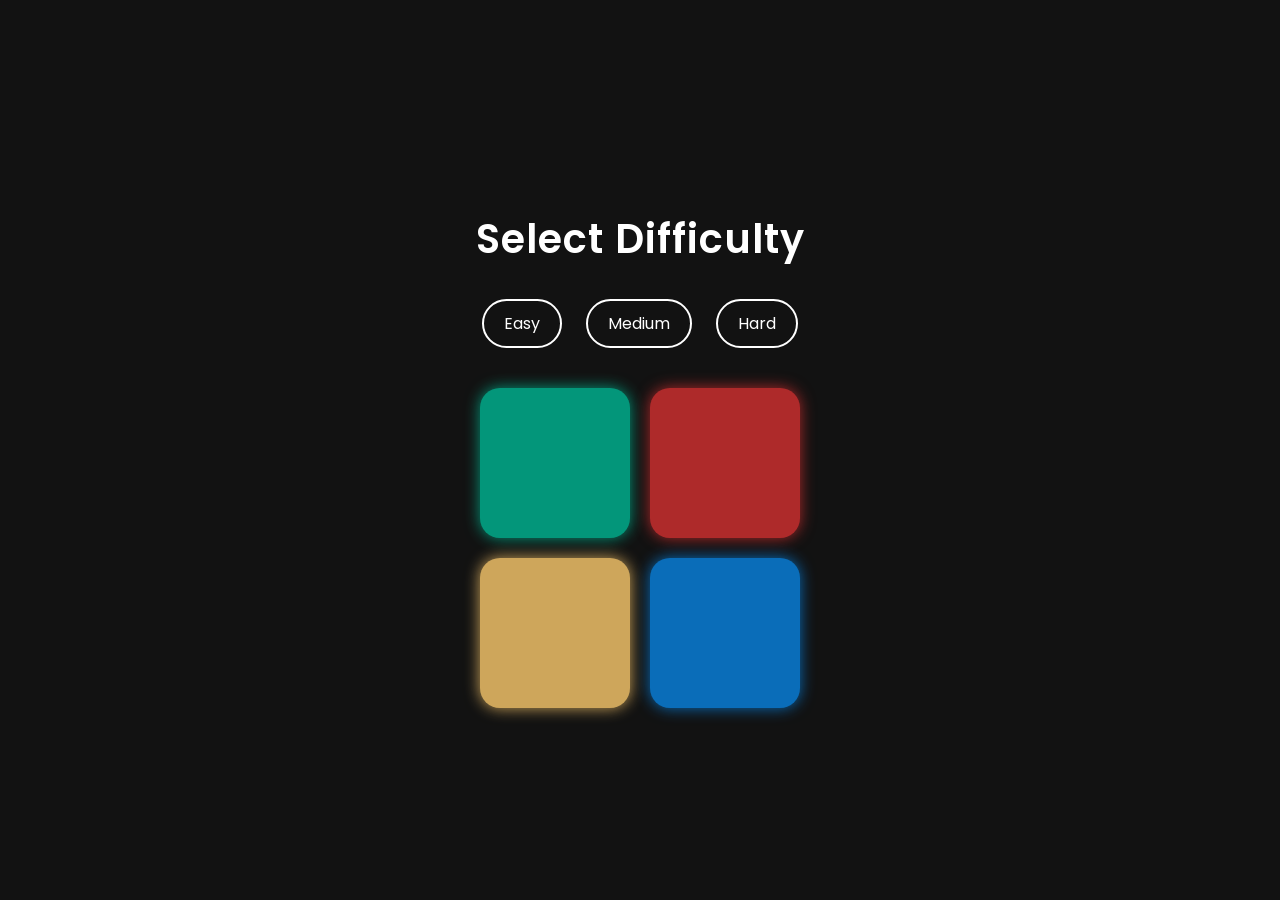
==== Games/Project_Memory/index.html @ a8815899 "Add files via upload" ====
<!DOCTYPE html>
<html lang="en" dir="ltr">

<head>
  <meta charset="utf-8">
  <title>Memory Game</title>
  <link rel="stylesheet" href="styles.css">
  <link href="https://fonts.googleapis.com/css2?family=Poppins:wght@300;400;600&display=swap" rel="stylesheet">
</head>

<body>

  <div class="game-container">
    <h1 id="level-title">Select Difficulty</h1>
    
    <div id="difficulty-selector" class="control-panel">
      <button id="easy" class="diff-btn">Easy</button>
      <button id="medium" class="diff-btn">Medium</button>
      <button id="hard" class="diff-btn">Hard</button>
    </div>

    <div class="row">
      <div type="button" id="green" class="btn green"></div>
      <div type="button" id="red" class="btn red"></div>
    </div>

    <div class="row">
      <div type="button" id="yellow" class="btn yellow"></div>
      <div type="button" id="blue" class="btn blue"></div>
    </div>
  </div>

  <script src="https://code.jquery.com/jquery-3.7.1.js" integrity="sha256-eKhayi8LEQwp4NKxN+CfCh+3qOVUtJn3QNZ0TciWLP4=" crossorigin="anonymous"></script>
  <script src="./game.js"></script>
</body>

</html>
---- Games/Project_Memory/styles.css ----
:root {
  --bg-color: #121212;
  --text-color: #ffffff;
  --btn-easy: #2ecc71;
  --btn-medium: #f1c40f;
  --btn-hard: #e74c3c;
  --green: #00b894;
  --red: #d63031;
  --yellow: #fdcb6e;
  --blue: #0984e3;
}

body {
  text-align: center;
  background-color: var(--bg-color);
  color: var(--text-color);
  font-family: 'Poppins', sans-serif;
  margin: 0;
  display: flex;
  flex-direction: column;
  align-items: center;
  justify-content: center;
  min-height: 100vh;
}

h1 {
  font-size: 2.5rem;
  margin-bottom: 30px;
  font-weight: 600;
  letter-spacing: 1px;
}

.game-container {
  display: flex;
  flex-direction: column;
  align-items: center;
}

.control-panel {
  margin-bottom: 30px;
}

.diff-btn {
  background: transparent;
  border: 2px solid var(--text-color);
  color: var(--text-color);
  padding: 10px 20px;
  margin: 0 10px;
  border-radius: 25px;
  cursor: pointer;
  font-family: 'Poppins', sans-serif;
  font-size: 1rem;
  transition: all 0.3s ease;
}

.diff-btn:hover {
  background-color: var(--text-color);
  color: var(--bg-color);
  transform: translateY(-2px);
}

#easy:hover {
  border-color: var(--btn-easy);
  background-color: var(--btn-easy);
  color: white;
}

#medium:hover {
  border-color: var(--btn-medium);
  background-color: var(--btn-medium);
  color: white;
}

#hard:hover {
  border-color: var(--btn-hard);
  background-color: var(--btn-hard);
  color: white;
}

.row {
  display: flex;
  gap: 20px;
  margin: 10px;
}

.btn {
  width: 150px;
  height: 150px;
  border-radius: 20px;
  border: none;
  cursor: pointer;
  transition: all 0.2s ease;
  opacity: 0.8;
}

.btn:active {
  transform: scale(0.95);
}

.green {
  background-color: var(--green);
  box-shadow: 0 0 15px var(--green);
}

.red {
  background-color: var(--red);
  box-shadow: 0 0 15px var(--red);
}

.yellow {
  background-color: var(--yellow);
  box-shadow: 0 0 15px var(--yellow);
}

.blue {
  background-color: var(--blue);
  box-shadow: 0 0 15px var(--blue);
}

.pressed {
  box-shadow: 0 0 50px white, 0 0 20px white inset;
  /* Stronger glow, inner and outer */
  opacity: 1;
  transform: scale(0.92);
  /* Slightly more pressed look */
  filter: brightness(1.5);
  /* Make the color pop */
  border: 2px solid white;
  /* Explicit highlight border */
}

.game-over {
  background-color: #2d3436;
  opacity: 0.8;
}

/* Responsiveness */
@media (max-width: 600px) {
  h1 {
    font-size: 1.8rem;
  }

  .btn {
    width: 100px;
    height: 100px;
    border-radius: 15px;
  }

  .row {
    gap: 10px;
    margin: 5px;
  }

  .diff-btn {
    padding: 8px 15px;
    margin: 5px;
    font-size: 0.9rem;
  }
}
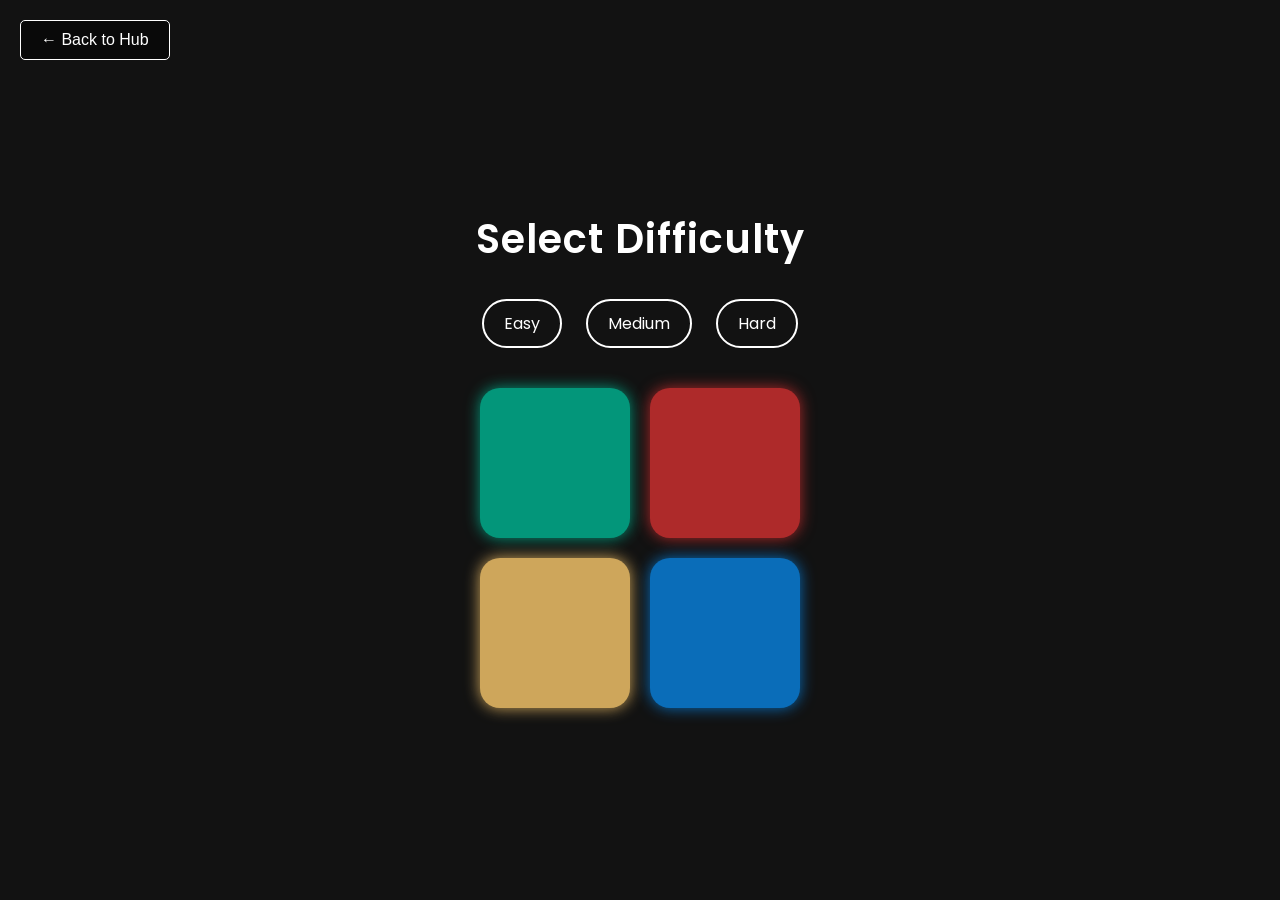
==== commit 5b50cd92: "Update index.html" ====
--- a/Games/Project_Memory/index.html
+++ b/Games/Project_Memory/index.html
@@ -9,10 +9,13 @@
 </head>
 
 <body>
+  <a href="../../index.html"
+    style="position: absolute; top: 20px; left: 20px; text-decoration: none; color: white; font-family: sans-serif; background: rgba(0,0,0,0.5); padding: 10px 20px; border-radius: 5px; border: 1px solid white; z-index: 1000;">&larr;
+    Back to Hub</a>
 
   <div class="game-container">
     <h1 id="level-title">Select Difficulty</h1>
-    
+
     <div id="difficulty-selector" class="control-panel">
       <button id="easy" class="diff-btn">Easy</button>
       <button id="medium" class="diff-btn">Medium</button>
@@ -30,7 +33,8 @@
     </div>
   </div>
 
-  <script src="https://code.jquery.com/jquery-3.7.1.js" integrity="sha256-eKhayi8LEQwp4NKxN+CfCh+3qOVUtJn3QNZ0TciWLP4=" crossorigin="anonymous"></script>
+  <script src="https://code.jquery.com/jquery-3.7.1.js" integrity="sha256-eKhayi8LEQwp4NKxN+CfCh+3qOVUtJn3QNZ0TciWLP4="
+    crossorigin="anonymous"></script>
   <script src="./game.js"></script>
 </body>
 
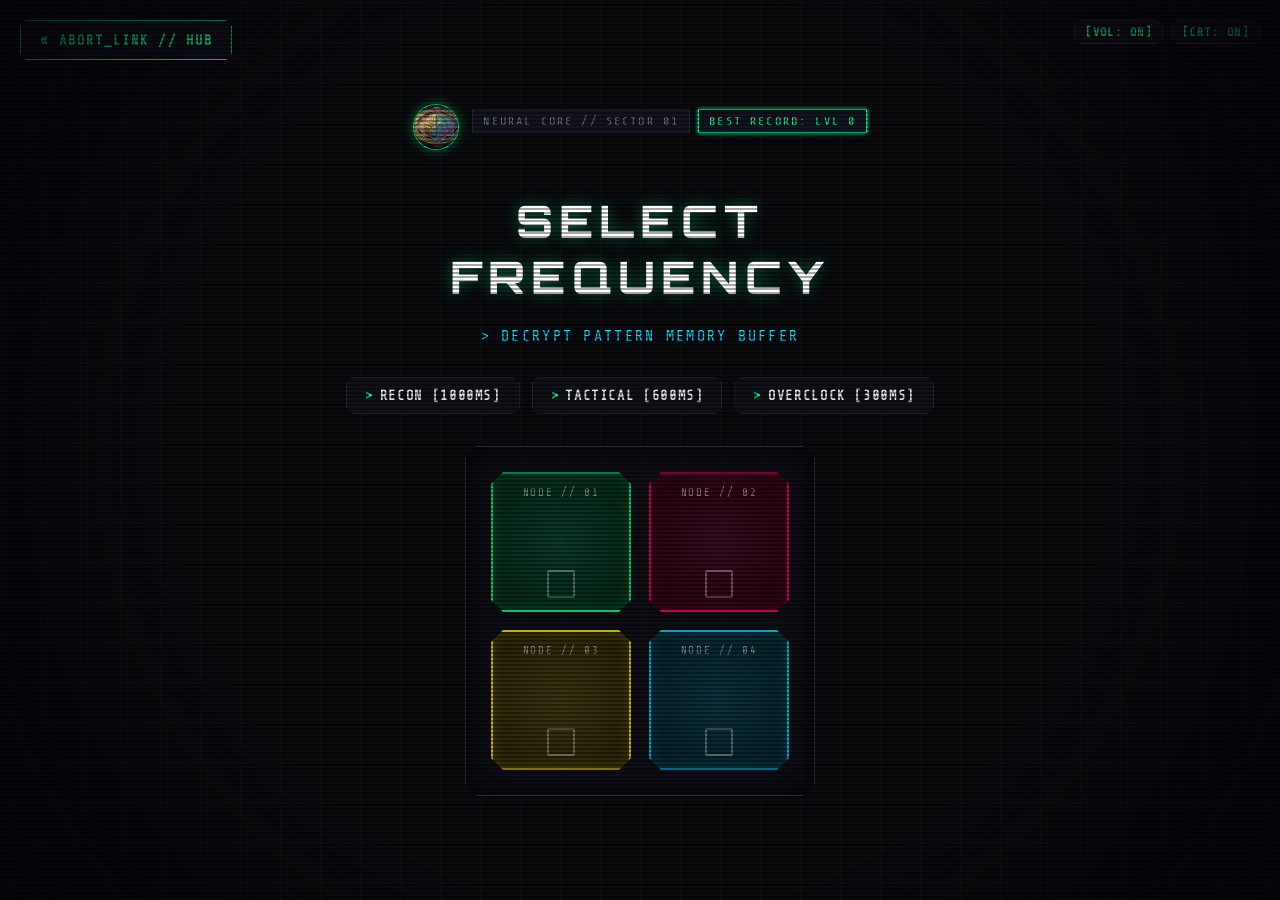
==== commit e34b65c1: "feat: complete cyberpunk arcade sprawl with custom 3D assets, master web icon, and comprehensive doc" ====
--- a/Games/Project_Memory/index.html
+++ b/Games/Project_Memory/index.html
@@ -3,39 +3,83 @@
 
 <head>
   <meta charset="utf-8">
-  <title>Memory Game</title>
-  <link rel="stylesheet" href="styles.css">
-  <link href="https://fonts.googleapis.com/css2?family=Poppins:wght@300;400;600&display=swap" rel="stylesheet">
+  <meta name="viewport" content="width=device-width, initial-scale=1.0">
+  <title>NEURAL SYNC // Cyberpunk Memory Protocol</title>
+  <!-- Master Cyber Hub Favicons -->
+  <link rel="icon" type="image/png" sizes="32x32" href="../../assets/favicon-32x32.png?v=401">
+  <link rel="icon" type="image/png" sizes="64x64" href="../../assets/favicon-64x64.png?v=401">
+  <link rel="apple-touch-icon" sizes="180x180" href="../../assets/apple-touch-icon.png?v=401">
+  <link rel="shortcut icon" href="../../favicon.ico?v=401">
+  <link rel="stylesheet" href="../../cyberpunk-core.css?v=303">
+  <link rel="stylesheet" href="styles.css?v=303">
+  <link rel="preconnect" href="https://fonts.googleapis.com">
+  <link rel="preconnect" href="https://fonts.gstatic.com" crossorigin>
 </head>
 
-<body>
-  <a href="../../index.html"
-    style="position: absolute; top: 20px; left: 20px; text-decoration: none; color: white; font-family: sans-serif; background: rgba(0,0,0,0.5); padding: 10px 20px; border-radius: 5px; border: 1px solid white; z-index: 1000;">&larr;
-    Back to Hub</a>
+<body class="cyber-theme cyber-grid-bg cyber-scanlines">
+  <!-- HUD Back Button -->
+  <a href="../../index.html" class="cyber-hud-back">ABORT_LINK // HUB</a>
 
-  <div class="game-container">
-    <h1 id="level-title">Select Difficulty</h1>
+  <!-- Top Right HUD Controls -->
+  <div class="hud-top-actions">
+    <button id="hud-audio-toggle" class="hud-toggle-btn hud-audio-toggle" title="Toggle Sound">[VOL: ON]</button>
+    <button id="hud-crt-toggle" class="hud-toggle-btn hud-crt-toggle" title="Toggle CRT Scanlines">[CRT: ON]</button>
+  </div>
 
+  <main class="game-container">
+    <div class="game-header-row">
+      <img src="assets/memory-icon.png?v=302" alt="Neural Sync Emblem" class="header-emblem-mini emblem-green">
+      <div class="terminal-badges-row">
+        <span class="cyber-badge">NEURAL CORE // SECTOR 01</span>
+        <span class="cyber-badge active" id="memory-best-badge">BEST RECORD: LVL 0</span>
+      </div>
+    </div>
+    <h1 id="level-title" class="glitch-text">SELECT FREQUENCY</h1>
+    <p class="terminal-subtext">> DECRYPT PATTERN MEMORY BUFFER</p>
+
+    <!-- Difficulty Control Panel -->
     <div id="difficulty-selector" class="control-panel">
-      <button id="easy" class="diff-btn">Easy</button>
-      <button id="medium" class="diff-btn">Medium</button>
-      <button id="hard" class="diff-btn">Hard</button>
+      <button id="easy" class="diff-btn cyber-chamfer-sm" title="Recon Speed">
+        <span class="diff-prefix">&gt;</span> RECON [1000ms]
+      </button>
+      <button id="medium" class="diff-btn cyber-chamfer-sm" title="Tactical Speed">
+        <span class="diff-prefix">&gt;</span> TACTICAL [600ms]
+      </button>
+      <button id="hard" class="diff-btn cyber-chamfer-sm" title="Overclock Speed">
+        <span class="diff-prefix">&gt;</span> OVERCLOCK [300ms]
+      </button>
     </div>
 
-    <div class="row">
-      <div type="button" id="green" class="btn green"></div>
-      <div type="button" id="red" class="btn red"></div>
+    <!-- 4 Reactor Memory Nodes -->
+    <div class="reactor-grid">
+      <div class="row">
+        <div type="button" id="green" class="btn green cyber-chamfer" data-node="GREEN">
+          <span class="node-label">NODE // 01</span>
+          <div class="node-core"></div>
+        </div>
+        <div type="button" id="red" class="btn red cyber-chamfer" data-node="RED">
+          <span class="node-label">NODE // 02</span>
+          <div class="node-core"></div>
+        </div>
+      </div>
+
+      <div class="row">
+        <div type="button" id="yellow" class="btn yellow cyber-chamfer" data-node="YELLOW">
+          <span class="node-label">NODE // 03</span>
+          <div class="node-core"></div>
+        </div>
+        <div type="button" id="blue" class="btn blue cyber-chamfer" data-node="BLUE">
+          <span class="node-label">NODE // 04</span>
+          <div class="node-core"></div>
+        </div>
+      </div>
     </div>
-
-    <div class="row">
-      <div type="button" id="yellow" class="btn yellow"></div>
-      <div type="button" id="blue" class="btn blue"></div>
-    </div>
-  </div>
+  </main>
 
   <script src="https://code.jquery.com/jquery-3.7.1.js" integrity="sha256-eKhayi8LEQwp4NKxN+CfCh+3qOVUtJn3QNZ0TciWLP4="
     crossorigin="anonymous"></script>
+  <script src="../../cyberpunk-system.js"></script>
   <script src="./game.js"></script>
 </body>
 
-</html>
+</html>
--- a/cyberpunk-core.css
+++ b/cyberpunk-core.css
@@ -0,0 +1,426 @@
+/* ==========================================================================
+   CYBERPUNK / GLITCH DESIGN SYSTEM - CORE TOKENS & UTILITIES
+   "High-Tech, Low-Life" Design Language
+   ========================================================================== */
+
+@import url('https://fonts.googleapis.com/css2?family=JetBrains+Mono:wght@300;400;500;700&family=Orbitron:wght@400;600;700;800;900&family=Share+Tech+Mono&display=swap');
+
+:root {
+  /* Colors (Dark Mode Void) */
+  --cyber-bg: #0a0a0f;
+  --cyber-fg: #e0e0e0;
+  --cyber-card: #12121a;
+  --cyber-muted: #1c1c2e;
+  --cyber-muted-fg: #6b7280;
+  --cyber-border: #2a2a3a;
+  --cyber-input: #12121a;
+  
+  /* Primary & Secondary Neon Accents */
+  --cyber-accent: #00ff88;          /* Electric Matrix Green */
+  --cyber-accent-secondary: #ff00ff;/* Hot Magenta */
+  --cyber-accent-tertiary: #00d4ff; /* Electric Cyan */
+  --cyber-yellow: #ffe600;          /* Warning Neon Yellow */
+  --cyber-destructive: #ff3366;     /* Destructive Laser Red */
+
+  /* Typography */
+  --font-heading: 'Orbitron', -apple-system, monospace;
+  --font-body: 'JetBrains Mono', monospace;
+  --font-mono: 'Share Tech Mono', monospace;
+
+  /* Neon Glow Stacks */
+  --box-shadow-neon: 0 0 5px #00ff88, 0 0 12px rgba(0, 255, 136, 0.4);
+  --box-shadow-neon-sm: 0 0 3px #00ff88, 0 0 6px rgba(0, 255, 136, 0.3);
+  --box-shadow-neon-lg: 0 0 10px #00ff88, 0 0 25px rgba(0, 255, 136, 0.6), 0 0 50px rgba(0, 255, 136, 0.25);
+  --box-shadow-neon-secondary: 0 0 5px #ff00ff, 0 0 15px rgba(255, 0, 255, 0.5), 0 0 35px rgba(255, 0, 255, 0.2);
+  --box-shadow-neon-tertiary: 0 0 5px #00d4ff, 0 0 15px rgba(0, 212, 255, 0.5), 0 0 35px rgba(0, 212, 255, 0.2);
+  --box-shadow-neon-destructive: 0 0 5px #ff3366, 0 0 15px rgba(255, 51, 102, 0.5);
+
+  /* Chamfer Clip-paths (Industrial Brutalism) */
+  --clip-chamfer: polygon(
+    0 12px, 12px 0,
+    calc(100% - 12px) 0, 100% 12px,
+    100% calc(100% - 12px), calc(100% - 12px) 100%,
+    12px 100%, 0 calc(100% - 12px)
+  );
+  --clip-chamfer-sm: polygon(
+    0 6px, 6px 0,
+    calc(100% - 6px) 0, 100% 6px,
+    100% calc(100% - 6px), calc(100% - 6px) 100%,
+    6px 100%, 0 calc(100% - 6px)
+  );
+  --clip-chamfer-diag: polygon(
+    0 0,
+    calc(100% - 14px) 0, 100% 14px,
+    100% 100%,
+    14px 100%, 0 calc(100% - 14px)
+  );
+
+  /* Motion Curves */
+  --ease-digital: cubic-bezier(0.4, 0, 0.2, 1);
+}
+
+/* Base Body Styles for Cyberpunk Environment */
+.cyber-theme {
+  background-color: var(--cyber-bg);
+  color: var(--cyber-fg);
+  font-family: var(--font-body);
+}
+
+/* CRT Scanlines Screen Overlay */
+.cyber-scanlines::after {
+  content: " ";
+  position: fixed;
+  top: 0;
+  left: 0;
+  width: 100vw;
+  height: 100vh;
+  background: repeating-linear-gradient(
+    0deg,
+    transparent,
+    transparent 2px,
+    rgba(0, 0, 0, 0.35) 2px,
+    rgba(0, 0, 0, 0.35) 4px
+  );
+  pointer-events: none;
+  z-index: 9998;
+}
+
+/* Subtle Vignette */
+.cyber-scanlines::before {
+  content: "";
+  position: fixed;
+  top: 0;
+  left: 0;
+  width: 100vw;
+  height: 100vh;
+  background: radial-gradient(circle at center, transparent 60%, rgba(5, 5, 10, 0.85) 100%);
+  pointer-events: none;
+  z-index: 9997;
+}
+
+/* Tech Circuit / Grid Matrix Background */
+.cyber-grid-bg {
+  background-color: var(--cyber-bg);
+  background-image:
+    linear-gradient(rgba(0, 255, 136, 0.04) 1px, transparent 1px),
+    linear-gradient(90deg, rgba(0, 255, 136, 0.04) 1px, transparent 1px);
+  background-size: 40px 40px;
+}
+
+/* Chamfer Utilities */
+.cyber-chamfer {
+  clip-path: var(--clip-chamfer);
+}
+
+.cyber-chamfer-sm {
+  clip-path: var(--clip-chamfer-sm);
+}
+
+.cyber-chamfer-diag {
+  clip-path: var(--clip-chamfer-diag);
+}
+
+/* Glitch Typography & Chromatic Aberration */
+.cyber-glitch {
+  position: relative;
+  display: inline-block;
+}
+
+.cyber-glitch::before,
+.cyber-glitch::after {
+  content: attr(data-text);
+  position: absolute;
+  top: 0;
+  left: 0;
+  width: 100%;
+  height: 100%;
+}
+
+.cyber-glitch::before {
+  left: -2px;
+  text-shadow: -2px 0 var(--cyber-accent-secondary);
+  clip: rect(24px, 550px, 90px, 0);
+  animation: glitch-anim-1 3s infinite linear alternate-reverse;
+}
+
+.cyber-glitch::after {
+  left: 2px;
+  text-shadow: -2px 0 var(--cyber-accent-tertiary);
+  clip: rect(85px, 550px, 140px, 0);
+  animation: glitch-anim-2 2.5s infinite linear alternate-reverse;
+}
+
+@keyframes glitch-anim-1 {
+  0% { clip-path: inset(40% 0 61% 0); transform: skew(0.3deg); }
+  20% { clip-path: inset(92% 0 1% 0); transform: skew(-0.5deg); }
+  40% { clip-path: inset(10% 0 80% 0); transform: skew(0.8deg); }
+  60% { clip-path: inset(65% 0 15% 0); transform: skew(-0.3deg); }
+  80% { clip-path: inset(20% 0 50% 0); transform: skew(0.5deg); }
+  100% { clip-path: inset(70% 0 10% 0); transform: skew(0deg); }
+}
+
+@keyframes glitch-anim-2 {
+  0% { clip-path: inset(12% 0 78% 0); transform: skew(-0.4deg); }
+  20% { clip-path: inset(50% 0 30% 0); transform: skew(0.6deg); }
+  40% { clip-path: inset(80% 0 5% 0); transform: skew(-0.8deg); }
+  60% { clip-path: inset(25% 0 55% 0); transform: skew(0.3deg); }
+  80% { clip-path: inset(60% 0 25% 0); transform: skew(-0.5deg); }
+  100% { clip-path: inset(5% 0 85% 0); transform: skew(0deg); }
+}
+
+/* Blinking Terminal Cursor */
+.cyber-cursor-blink {
+  display: inline-block;
+  width: 9px;
+  height: 1.1em;
+  background-color: var(--cyber-accent);
+  vertical-align: middle;
+  margin-left: 4px;
+  animation: cyberBlink 1s step-end infinite;
+}
+
+@keyframes cyberBlink {
+  50% { opacity: 0; }
+}
+
+/* Standard Cyberpunk HUD Back Button */
+.cyber-hud-back {
+  position: fixed;
+  top: 20px;
+  left: 20px;
+  display: inline-flex;
+  align-items: center;
+  gap: 8px;
+  text-decoration: none;
+  font-family: var(--font-mono);
+  font-size: 0.85rem;
+  font-weight: 600;
+  text-transform: uppercase;
+  letter-spacing: 0.15em;
+  color: var(--cyber-accent);
+  background: rgba(18, 18, 26, 0.85);
+  border: 1px solid var(--cyber-accent);
+  padding: 9px 18px;
+  clip-path: var(--clip-chamfer-sm);
+  backdrop-filter: blur(8px);
+  -webkit-backdrop-filter: blur(8px);
+  z-index: 1000;
+  transition: all 0.2s var(--ease-digital);
+  box-shadow: var(--box-shadow-neon-sm);
+}
+
+.cyber-hud-back:hover {
+  background: var(--cyber-accent);
+  color: var(--cyber-bg);
+  box-shadow: var(--box-shadow-neon);
+  transform: translateY(-2px);
+}
+
+.cyber-hud-back::before {
+  content: "«";
+  font-size: 1.1rem;
+  font-weight: bold;
+}
+
+/* Universal Cyber Badge */
+.cyber-badge {
+  font-family: var(--font-mono);
+  font-size: 0.75rem;
+  text-transform: uppercase;
+  letter-spacing: 0.18em;
+  padding: 4px 10px;
+  border: 1px solid var(--cyber-border);
+  background: rgba(28, 28, 46, 0.6);
+  color: var(--cyber-muted-fg);
+  display: inline-block;
+}
+
+.cyber-badge.active {
+  border-color: var(--cyber-accent);
+  color: var(--cyber-accent);
+  box-shadow: var(--box-shadow-neon-sm);
+}
+
+/* Universal Game Header Emblem & Row */
+.game-header-row {
+  display: flex;
+  align-items: center;
+  justify-content: center;
+  gap: 0.85rem;
+  margin-bottom: 0.6rem;
+}
+
+.header-emblem-mini {
+  width: 42px;
+  height: 42px;
+  border-radius: 50%;
+  object-fit: cover;
+  flex-shrink: 0;
+  display: inline-block;
+  transition: transform 0.25s ease, filter 0.25s ease, box-shadow 0.25s ease;
+}
+
+.header-emblem-mini.emblem-green {
+  border: 1.5px solid var(--cyber-accent);
+  box-shadow: 0 0 12px rgba(0, 255, 136, 0.45);
+}
+
+.header-emblem-mini.emblem-magenta {
+  border: 1.5px solid var(--cyber-accent-secondary);
+  box-shadow: 0 0 12px rgba(255, 0, 255, 0.5);
+}
+
+.header-emblem-mini.emblem-cyan {
+  border: 1.5px solid var(--cyber-accent-tertiary);
+  box-shadow: 0 0 12px rgba(0, 212, 255, 0.5);
+}
+
+.header-emblem-mini.emblem-yellow {
+  border: 1.5px solid #ffd700;
+  box-shadow: 0 0 12px rgba(255, 215, 0, 0.45);
+}
+
+.header-emblem-mini:hover {
+  transform: scale(1.12);
+}
+
+/* CRT Scanlines Disabled Modifier */
+body.no-scanlines::after {
+  display: none !important;
+}
+
+body.no-scanlines::before {
+  opacity: 0.35 !important;
+}
+
+/* HUD System Toggle Buttons */
+.hud-toggle-btn {
+  background: rgba(18, 18, 26, 0.9);
+  border: 1px solid var(--cyber-border);
+  color: var(--cyber-accent);
+  font-family: var(--font-mono);
+  font-size: 0.75rem;
+  font-weight: 700;
+  letter-spacing: 0.12em;
+  padding: 4px 10px;
+  cursor: pointer;
+  clip-path: var(--clip-chamfer-sm);
+  transition: all 0.2s var(--ease-digital);
+  display: inline-flex;
+  align-items: center;
+  gap: 4px;
+}
+
+.hud-toggle-btn:hover {
+  border-color: var(--cyber-accent);
+  box-shadow: var(--box-shadow-neon-sm);
+  transform: translateY(-1px);
+}
+
+.hud-toggle-btn.off {
+  color: var(--cyber-muted-fg);
+  border-color: rgba(255, 255, 255, 0.1);
+  box-shadow: none;
+}
+
+/* Universal Cyber Pause Overlay */
+.cyber-pause-overlay {
+  position: absolute;
+  inset: 0;
+  background: rgba(10, 10, 15, 0.88);
+  backdrop-filter: blur(4px);
+  -webkit-backdrop-filter: blur(4px);
+  display: flex;
+  flex-direction: column;
+  align-items: center;
+  justify-content: center;
+  z-index: 500;
+  animation: pauseFadeIn 0.2s ease;
+}
+
+@keyframes pauseFadeIn {
+  from { opacity: 0; }
+  to { opacity: 1; }
+}
+
+.pause-title {
+  font-family: var(--font-heading);
+  font-size: 2rem;
+  font-weight: 900;
+  letter-spacing: 0.18em;
+  color: var(--cyber-yellow);
+  text-shadow: 0 0 15px rgba(255, 230, 0, 0.6);
+  margin-bottom: 0.5rem;
+}
+
+.pause-subtitle {
+  font-family: var(--font-mono);
+  font-size: 0.85rem;
+  color: var(--cyber-accent-tertiary);
+  letter-spacing: 0.15em;
+}
+
+/* Virtual Touch D-Pad for Mobile Gaming */
+.virtual-dpad {
+  display: none;
+  grid-template-areas:
+    ".    up    ."
+    "left .     right"
+    ".    down  .";
+  gap: 8px;
+  width: 170px;
+  margin: 12px auto 0;
+  user-select: none;
+  -webkit-user-select: none;
+  touch-action: manipulation;
+}
+
+@media (max-width: 768px), (hover: none) and (pointer: coarse) {
+  .virtual-dpad {
+    display: grid;
+  }
+}
+
+.dpad-btn {
+  width: 48px;
+  height: 48px;
+  background: rgba(18, 18, 26, 0.9);
+  border: 1px solid var(--cyber-accent);
+  color: var(--cyber-accent);
+  font-family: var(--font-heading);
+  font-size: 1.2rem;
+  display: flex;
+  align-items: center;
+  justify-content: center;
+  cursor: pointer;
+  clip-path: var(--clip-chamfer-sm);
+  box-shadow: var(--box-shadow-neon-sm);
+  transition: all 0.1s ease;
+  touch-action: manipulation;
+}
+
+.dpad-btn:active {
+  background: var(--cyber-accent);
+  color: var(--cyber-bg);
+  transform: scale(0.92);
+}
+
+.dpad-up    { grid-area: up; }
+.dpad-left  { grid-area: left; }
+.dpad-down  { grid-area: down; }
+.dpad-right { grid-area: right; }
+
+/* Accessibility: Reduced Motion */
+@media (prefers-reduced-motion: reduce) {
+  .cyber-glitch::before,
+  .cyber-glitch::after {
+    animation: none;
+    clip: auto;
+    opacity: 0.7;
+  }
+  .cyber-cursor-blink {
+    animation: none;
+    opacity: 1;
+  }
+}
+
--- a/Games/Project_Memory/styles.css
+++ b/Games/Project_Memory/styles.css
@@ -1,149 +1,330 @@
+/* ==========================================================================
+   MEMORY GAME - CYBERPUNK NEURAL SYNC STYLES
+   ========================================================================== */
+
 :root {
-  --bg-color: #121212;
-  --text-color: #ffffff;
-  --btn-easy: #2ecc71;
-  --btn-medium: #f1c40f;
-  --btn-hard: #e74c3c;
-  --green: #00b894;
-  --red: #d63031;
-  --yellow: #fdcb6e;
-  --blue: #0984e3;
+  --neon-green: #00ff88;
+  --neon-red: #ff0055;
+  --neon-yellow: #ffe600;
+  --neon-blue: #00d4ff;
 }
 
 body {
   text-align: center;
-  background-color: var(--bg-color);
-  color: var(--text-color);
-  font-family: 'Poppins', sans-serif;
   margin: 0;
   display: flex;
   flex-direction: column;
   align-items: center;
   justify-content: center;
   min-height: 100vh;
+  padding: 20px;
+  box-sizing: border-box;
+}
+
+.game-container {
+  display: flex;
+  flex-direction: column;
+  align-items: center;
+  max-width: 600px;
+  width: 100%;
+  position: relative;
+  z-index: 10;
+}
+
+.game-header-row {
+  display: flex;
+  align-items: center;
+  justify-content: center;
+  gap: 0.85rem;
+  margin-bottom: 0.8rem;
+  flex-wrap: wrap;
+}
+
+.header-emblem-mini {
+  width: 44px;
+  height: 44px;
+  border-radius: 50%;
+  object-fit: cover;
+  flex-shrink: 0;
+  display: inline-block;
+  border: 1.5px solid var(--cyber-accent);
+  box-shadow: 0 0 14px rgba(0, 255, 136, 0.5);
+  transition: transform 0.25s ease, filter 0.25s ease;
+}
+
+.header-emblem-mini:hover {
+  transform: scale(1.15);
+  filter: drop-shadow(0 0 10px var(--cyber-accent));
+}
+
+.terminal-badge {
+  margin-bottom: 0.8rem;
+  border-color: rgba(0, 255, 136, 0.4);
+  color: var(--cyber-accent);
 }
 
 h1 {
-  font-size: 2.5rem;
-  margin-bottom: 30px;
+  font-family: var(--font-heading);
+  font-size: clamp(1.8rem, 4vw, 2.8rem);
+  font-weight: 800;
+  letter-spacing: 0.14em;
+  text-transform: uppercase;
+  color: #ffffff;
+  margin-bottom: 0.5rem;
+  text-shadow: 0 0 15px rgba(0, 255, 136, 0.4);
+}
+
+.terminal-subtext {
+  font-family: var(--font-mono);
+  font-size: 0.95rem;
+  color: var(--cyber-accent-tertiary);
+  letter-spacing: 0.15em;
+  margin-bottom: 2rem;
+}
+
+/* ── Difficulty Selector Controls ──────────────────────────────────── */
+.control-panel {
+  display: flex;
+  gap: 12px;
+  justify-content: center;
+  margin-bottom: 2rem;
+  flex-wrap: wrap;
+}
+
+.diff-btn {
+  background: rgba(18, 18, 26, 0.9);
+  border: 1px solid var(--cyber-border);
+  color: var(--cyber-fg);
+  padding: 10px 18px;
+  font-family: var(--font-mono);
+  font-size: 0.85rem;
   font-weight: 600;
-  letter-spacing: 1px;
-}
-
-.game-container {
+  letter-spacing: 0.12em;
+  text-transform: uppercase;
+  cursor: pointer;
+  transition: all 0.2s var(--ease-digital);
+  display: inline-flex;
+  align-items: center;
+  gap: 6px;
+}
+
+.diff-prefix {
+  color: var(--cyber-accent);
+}
+
+.diff-btn:hover {
+  transform: translateY(-2px);
+}
+
+#easy:hover {
+  border-color: var(--cyber-accent);
+  color: var(--cyber-accent);
+  box-shadow: var(--box-shadow-neon-sm);
+}
+
+#medium:hover {
+  border-color: var(--neon-yellow);
+  color: var(--neon-yellow);
+  box-shadow: 0 0 8px rgba(255, 230, 0, 0.4);
+}
+
+#hard:hover {
+  border-color: var(--cyber-destructive);
+  color: var(--cyber-destructive);
+  box-shadow: var(--box-shadow-neon-destructive);
+}
+
+/* ── Reactor Memory Nodes Grid ─────────────────────────────────────── */
+.reactor-grid {
   display: flex;
   flex-direction: column;
   align-items: center;
-}
-
-.control-panel {
-  margin-bottom: 30px;
-}
-
-.diff-btn {
-  background: transparent;
-  border: 2px solid var(--text-color);
-  color: var(--text-color);
-  padding: 10px 20px;
-  margin: 0 10px;
-  border-radius: 25px;
+  padding: 16px;
+  background: rgba(18, 18, 26, 0.6);
+  border: 1px solid var(--cyber-border);
+  box-shadow: inset 0 0 30px rgba(0, 0, 0, 0.8);
+  clip-path: var(--clip-chamfer);
+}
+
+.row {
+  display: flex;
+  gap: 18px;
+  margin: 9px;
+}
+
+.btn {
+  width: 140px;
+  height: 140px;
+  border: 2px solid transparent;
   cursor: pointer;
-  font-family: 'Poppins', sans-serif;
-  font-size: 1rem;
-  transition: all 0.3s ease;
-}
-
-.diff-btn:hover {
-  background-color: var(--text-color);
-  color: var(--bg-color);
-  transform: translateY(-2px);
-}
-
-#easy:hover {
-  border-color: var(--btn-easy);
-  background-color: var(--btn-easy);
-  color: white;
-}
-
-#medium:hover {
-  border-color: var(--btn-medium);
-  background-color: var(--btn-medium);
-  color: white;
-}
-
-#hard:hover {
-  border-color: var(--btn-hard);
-  background-color: var(--btn-hard);
-  color: white;
-}
-
-.row {
-  display: flex;
-  gap: 20px;
-  margin: 10px;
-}
-
-.btn {
-  width: 150px;
-  height: 150px;
-  border-radius: 20px;
-  border: none;
-  cursor: pointer;
+  position: relative;
+  transition: all 0.15s var(--ease-digital);
+  display: flex;
+  flex-direction: column;
+  justify-content: space-between;
+  align-items: center;
+  padding: 12px;
+  box-sizing: border-box;
+  opacity: 0.75;
+  background-size: 200% 200%;
+}
+
+.btn:hover {
+  opacity: 0.9;
+  transform: scale(1.02);
+}
+
+.node-label {
+  font-family: var(--font-mono);
+  font-size: 0.68rem;
+  letter-spacing: 0.15em;
+  color: rgba(255, 255, 255, 0.6);
+  pointer-events: none;
+}
+
+.node-core {
+  width: 24px;
+  height: 24px;
+  border: 2px solid rgba(255, 255, 255, 0.4);
+  border-radius: 2px;
+  pointer-events: none;
   transition: all 0.2s ease;
-  opacity: 0.8;
-}
-
-.btn:active {
-  transform: scale(0.95);
-}
-
+}
+
+/* Green Reactor Node */
 .green {
-  background-color: var(--green);
-  box-shadow: 0 0 15px var(--green);
-}
-
+  background: radial-gradient(circle at center, #00ff8840 0%, #003319 80%);
+  border-color: var(--neon-green);
+  box-shadow: inset 0 0 15px rgba(0, 255, 136, 0.2), 0 0 10px rgba(0, 255, 136, 0.2);
+}
+
+/* Red Reactor Node */
 .red {
-  background-color: var(--red);
-  box-shadow: 0 0 15px var(--red);
-}
-
+  background: radial-gradient(circle at center, #ff005540 0%, #330011 80%);
+  border-color: var(--neon-red);
+  box-shadow: inset 0 0 15px rgba(255, 0, 85, 0.2), 0 0 10px rgba(255, 0, 85, 0.2);
+}
+
+/* Yellow Reactor Node */
 .yellow {
-  background-color: var(--yellow);
-  box-shadow: 0 0 15px var(--yellow);
-}
-
+  background: radial-gradient(circle at center, #ffe60040 0%, #332d00 80%);
+  border-color: var(--neon-yellow);
+  box-shadow: inset 0 0 15px rgba(255, 230, 0, 0.2), 0 0 10px rgba(255, 230, 0, 0.2);
+}
+
+/* Blue Reactor Node */
 .blue {
-  background-color: var(--blue);
-  box-shadow: 0 0 15px var(--blue);
-}
-
+  background: radial-gradient(circle at center, #00d4ff40 0%, #002b33 80%);
+  border-color: var(--neon-blue);
+  box-shadow: inset 0 0 15px rgba(0, 212, 255, 0.2), 0 0 10px rgba(0, 212, 255, 0.2);
+}
+
+/* Activated / Overloaded Strobe Pulse */
 .pressed {
-  box-shadow: 0 0 50px white, 0 0 20px white inset;
-  /* Stronger glow, inner and outer */
-  opacity: 1;
-  transform: scale(0.92);
-  /* Slightly more pressed look */
-  filter: brightness(1.5);
-  /* Make the color pop */
-  border: 2px solid white;
-  /* Explicit highlight border */
-}
-
+  opacity: 1 !important;
+  transform: scale(0.96) !important;
+  filter: brightness(2) !important;
+}
+
+.green.pressed {
+  box-shadow: 0 0 40px var(--neon-green), inset 0 0 25px var(--neon-green) !important;
+  background: var(--neon-green) !important;
+}
+.green.pressed .node-label,
+.green.pressed .node-core {
+  color: #000;
+  border-color: #000;
+}
+
+.red.pressed {
+  box-shadow: 0 0 40px var(--neon-red), inset 0 0 25px var(--neon-red) !important;
+  background: var(--neon-red) !important;
+}
+.red.pressed .node-label,
+.red.pressed .node-core {
+  color: #000;
+  border-color: #000;
+}
+
+.yellow.pressed {
+  box-shadow: 0 0 40px var(--neon-yellow), inset 0 0 25px var(--neon-yellow) !important;
+  background: var(--neon-yellow) !important;
+}
+.yellow.pressed .node-label,
+.yellow.pressed .node-core {
+  color: #000;
+  border-color: #000;
+}
+
+.blue.pressed {
+  box-shadow: 0 0 40px var(--neon-blue), inset 0 0 25px var(--neon-blue) !important;
+  background: var(--neon-blue) !important;
+}
+.blue.pressed .node-label,
+.blue.pressed .node-core {
+  color: #000;
+  border-color: #000;
+}
+
+/* Game Over Glitch Red Strobe */
 .game-over {
-  background-color: #2d3436;
-  opacity: 0.8;
-}
-
-/* Responsiveness */
+  animation: redAlert 0.25s infinite alternate;
+}
+
+@keyframes redAlert {
+  0% { background-color: var(--cyber-bg); }
+  100% { background-color: rgba(255, 0, 85, 0.35); }
+}
+
+/* ── Top HUD Actions ───────────────────────────────────────────────── */
+.hud-top-actions {
+  position: fixed;
+  top: 20px;
+  right: 20px;
+  display: flex;
+  gap: 8px;
+  z-index: 1000;
+}
+
+.terminal-badges-row {
+  display: flex;
+  gap: 8px;
+  margin-bottom: 0.8rem;
+  flex-wrap: wrap;
+  justify-content: center;
+}
+
+/* ── Responsive ────────────────────────────────────────────────────── */
 @media (max-width: 600px) {
+  .hud-top-actions {
+    top: 14px;
+    right: 14px;
+  }
+
+  .cyber-hud-back {
+    top: 14px;
+    left: 14px;
+    padding: 6px 12px;
+    font-size: 0.72rem;
+  }
+
   h1 {
-    font-size: 1.8rem;
+    font-size: 1.5rem;
+    letter-spacing: 0.1em;
+  }
+
+  .terminal-subtext {
+    font-size: 0.8rem;
+    margin-bottom: 1.2rem;
+  }
+
+  .reactor-grid {
+    padding: 10px;
   }
 
   .btn {
-    width: 100px;
-    height: 100px;
-    border-radius: 15px;
+    width: 110px;
+    height: 110px;
   }
 
   .row {
@@ -152,8 +333,24 @@
   }
 
   .diff-btn {
-    padding: 8px 15px;
-    margin: 5px;
-    font-size: 0.9rem;
+    padding: 8px 12px;
+    font-size: 0.78rem;
+  }
+}
+
+@media (max-width: 360px) {
+  .btn {
+    width: 95px;
+    height: 95px;
+    padding: 8px;
+  }
+  
+  .node-label {
+    font-size: 0.6rem;
+  }
+  
+  .node-core {
+    width: 18px;
+    height: 18px;
   }
 }
